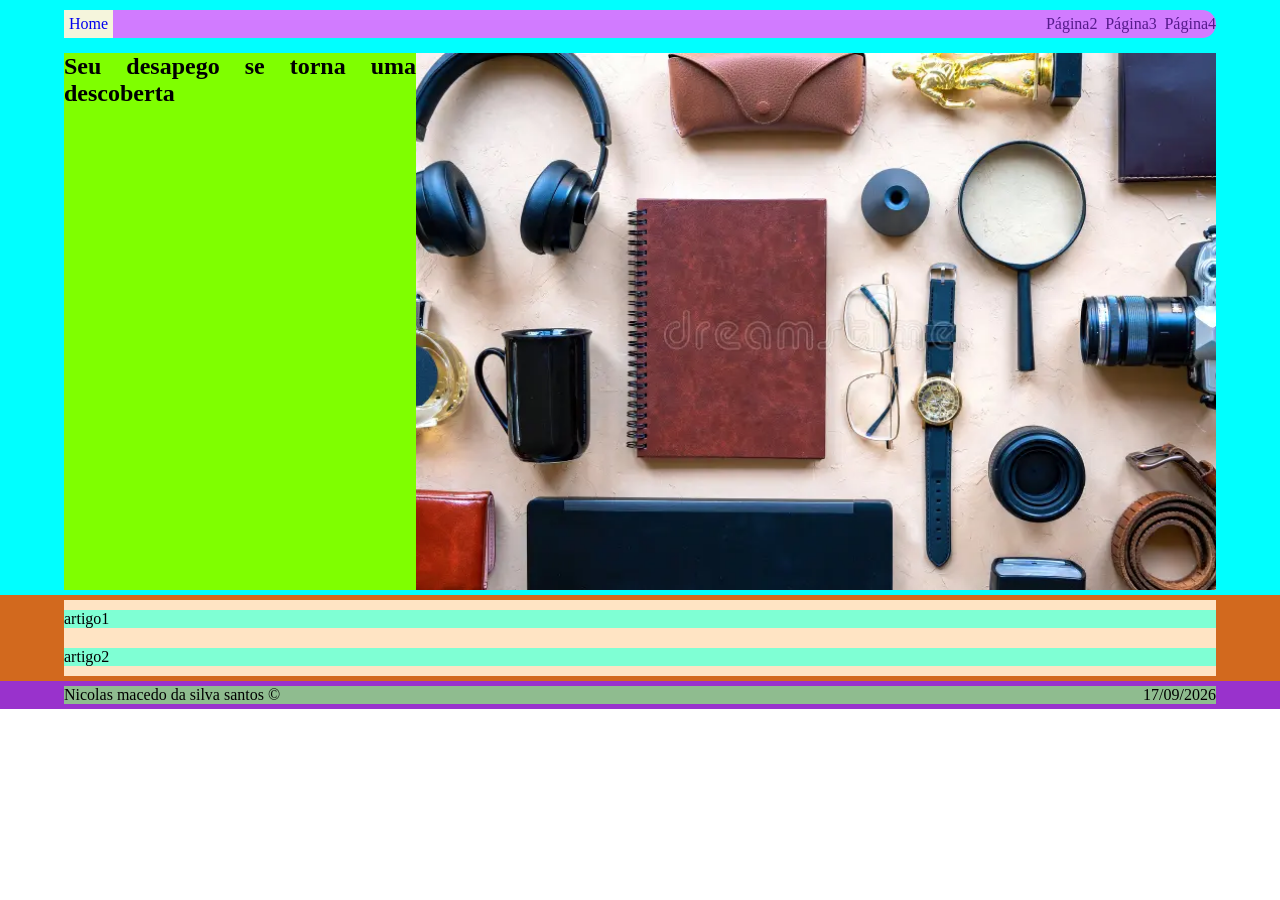
==== index.html @ d11d84ba "Criação da estrutura inicial e layout da landing page" ====
<!DOCTYPE html>

<html lang="pt-br">
<head>
    <meta charset="UTF-8">
    <meta name="viewport" content="width=device-width, initial-scale=1.0">
    <link rel="stylesheet" href="style.css">
    <title>Document</title>
</head>

<body>
    <header>

        <nav>

            <div class="logo">
            <a href="index.html">Home</a>
            </div>
            <div class="nav-links">
               <a href="">Página2</a> 
                <a href="">Página3</a>
                <a href="">Página4</a>
            </div>

        </nav>

    <section class="destaque">

        <div class="txt-header">
            <h1 class="desapego">Seu desapego se torna uma descoberta</h1>
        </div>
        
        <div class="img-header">
            <img src="objects.webp" alt="" class="objetos">
        </div>

    </section>

    </header>
    
    <main>

        <section>

            <article>artigo1</article>
            
            <article>artigo2</article>

        </section>
    </main>

    <footer>
        <section>
            <p>Nicolas macedo da silva santos &copy;</p>
            <p>17/09/2026</p>
        </section>
        
    </footer>

</body>
</html>
---- style.css ----
*{
    margin: 0px;
    border: 0px;
    padding: 0px;
}

header{
    display: flex;
    flex-direction: column;
    width: 100%;
    height: 100%;
    background-color: aqua;
    margin: 0 auto;
}

nav{
    background-color: rgb(209, 123, 255);
    display: flex;
    align-items: center; /*alinhamento vertical*/
    justify-content: space-between;
    flex-wrap: wrap;
    border-radius: 20px;
    margin: 10px 5%;
}

.logo{
background-color: beige;
padding: 5px;
}

.nav-links a{
text-decoration: none;
}

.logo a{
margin: 0px;
text-decoration:none
}

.nav-links{
display: flex;
justify-content: end;
gap: 5%;
}

.destaque{
    background-color: #4343f9;
    display: flex;
    flex-direction: row;
    justify-content: space-between;
    flex-wrap: wrap;
    margin: 5px 5%;
    min-height: 500px;
}

.txt-header{
    background-color: chartreuse;
    flex: 1 1 0;
    min-width: 160px;
    max-width: 525px;
    text-align: justify;
}

.img-header{
    background-color: chartreuse;
    min-height: 300px;
    flex: 1px 1px 300px;
}

.objetos{
    width: 100%;
    height: 100%;
    object-fit: cover;
}

main{
    display: flex;
    flex-direction: column;
    background-color: chocolate;
    margin: 0px;
    padding: 5px 5%;
}

main section {
    display: flex;
    flex-direction: column;
    background-color: bisque;
}

main article {
    background-color: aquamarine;
    margin: 10px 0;
}

footer{
    display: flex;
    flex-direction: column;
    background-color: darkorchid;
    padding: 5px 5%;
}

footer section{
    display: flex;
    flex-direction: row;
    justify-content: space-between;
    background-color: darkseagreen;
}
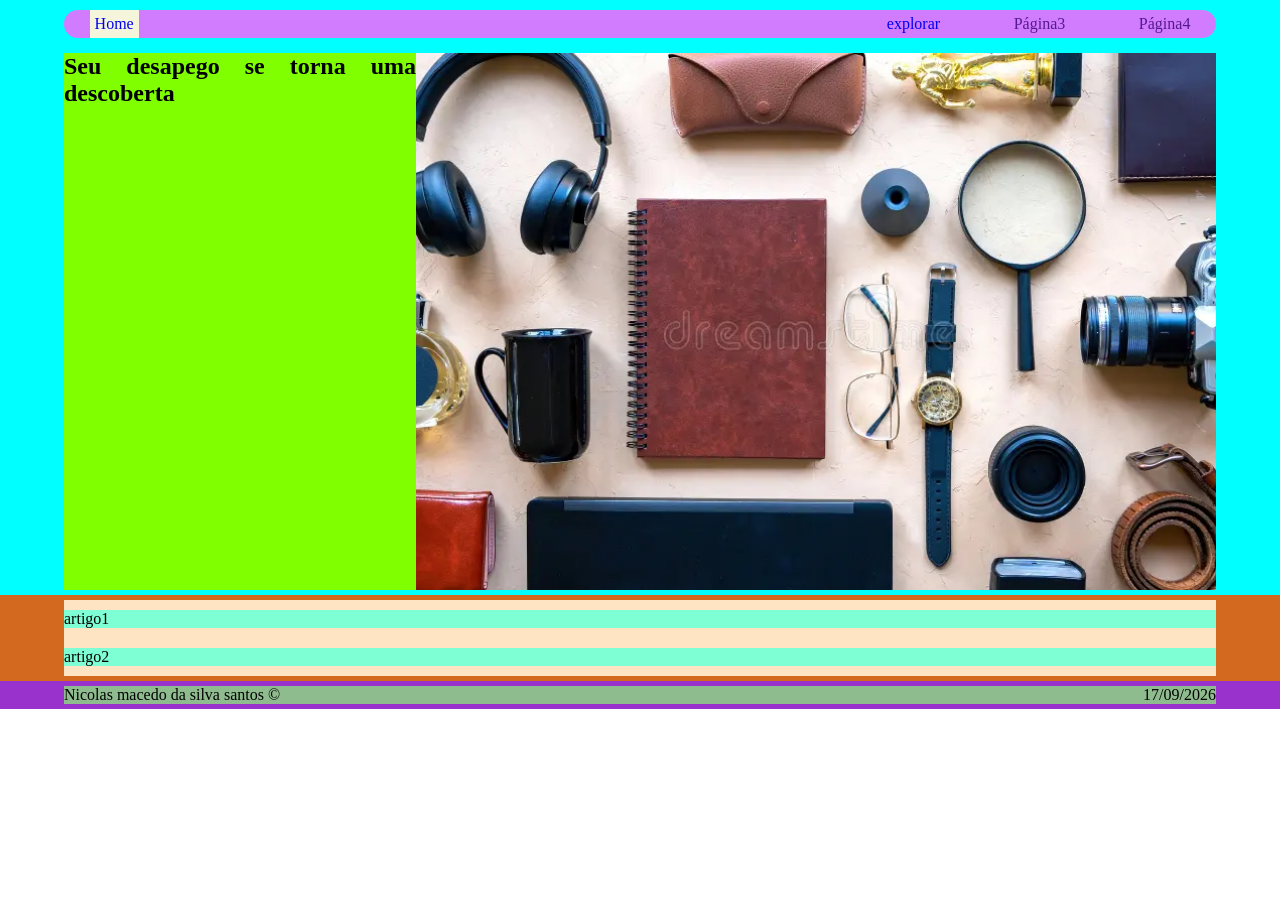
==== commit 698b0a74: "Atualização na barra de navegação e correção de classes" ====
--- a/index.html
+++ b/index.html
@@ -17,14 +17,14 @@
             <a href="index.html">Home</a>
             </div>
             <div class="nav-links">
-               <a href="">Página2</a> 
+               <a href="explorar.html">explorar</a> 
                 <a href="">Página3</a>
                 <a href="">Página4</a>
             </div>
 
         </nav>
 
-    <section class="destaque">
+    <section class="headerLP-section">
 
         <div class="txt-header">
             <h1 class="desapego">Seu desapego se torna uma descoberta</h1>
@@ -40,7 +40,7 @@
     
     <main>
 
-        <section>
+        <section class="mainLP-section">
 
             <article>artigo1</article>
             
@@ -58,4 +58,4 @@
     </footer>
 
 </body>
-</html>+</html>
--- a/style.css
+++ b/style.css
@@ -3,6 +3,10 @@
     border: 0px;
     padding: 0px;
 }
+
+/*--HEADER--*/
+
+/*-Default-*/
 
 header{
     display: flex;
@@ -13,6 +17,8 @@
     margin: 0 auto;
 }
 
+
+/*barra de navegação*/
 nav{
     background-color: rgb(209, 123, 255);
     display: flex;
@@ -21,15 +27,13 @@
     flex-wrap: wrap;
     border-radius: 20px;
     margin: 10px 5%;
+    padding: 0% 2%;
 }
 
+/*div com a logo do site (link para a LP na barra de navegação*/
 .logo{
 background-color: beige;
 padding: 5px;
-}
-
-.nav-links a{
-text-decoration: none;
 }
 
 .logo a{
@@ -37,22 +41,32 @@
 text-decoration:none
 }
 
+/*div com os links da barra de navegação*/
 .nav-links{
 display: flex;
+flex-direction: row;
 justify-content: end;
-gap: 5%;
+gap: 7%;
+flex: 1;
 }
 
-.destaque{
+.nav-links a{
+text-decoration: none;
+}
+
+/*-Landing Page-*/
+
+/*section com os elementos do header que ficam fora da barra nav (Landing Page)*/
+.headerLP-section{
     background-color: #4343f9;
     display: flex;
     flex-direction: row;
     justify-content: space-between;
     flex-wrap: wrap;
     margin: 5px 5%;
-    min-height: 500px;
 }
 
+/*div que contém o heading*/
 .txt-header{
     background-color: chartreuse;
     flex: 1 1 0;
@@ -61,17 +75,38 @@
     text-align: justify;
 }
 
+/*div que contém a imagem do header*/
 .img-header{
     background-color: chartreuse;
     min-height: 300px;
     flex: 1px 1px 300px;
 }
 
-.objetos{
+.img-header img{
     width: 100%;
     height: 100%;
     object-fit: cover;
 }
+
+/*-Explorar-*/
+
+/*section com os elementos do header que ficam fora da barra nav (página explorar)*/
+.headerEXP-section{
+    background-color: #4343f9;
+    display: flex;
+    flex-direction: row;
+    justify-content: center;
+    margin: 5px 5%;
+}
+
+/*div que contém a barra de pesquisa (tag input)*/
+.pesquisa{
+    background-color: chartreuse;
+}
+
+/*--MAIN--*/
+
+/*-Default-*/
 
 main{
     display: flex;
@@ -81,16 +116,42 @@
     padding: 5px 5%;
 }
 
-main section {
-    display: flex;
-    flex-direction: column;
-    background-color: bisque;
+main div{
+    background-color: chartreuse ;
 }
 
 main article {
     background-color: aquamarine;
     margin: 10px 0;
 }
+
+/*-Landing Page-*/
+
+.mainLP-section {
+    display: flex;
+    flex-direction: column;
+    background-color: bisque;
+}
+
+/*-Explorar-*/
+
+.mainEXP-section {
+    background-color: bisque;
+    display: flex;
+    flex-direction: row;
+    flex-wrap: wrap;
+    justify-content: space-between;
+    row-gap: 10px;
+}
+
+.produto {
+max-width: 50%;
+padding: 10px;
+}
+
+/*--FOOTER--*/
+
+/*-Default-*/
 
 footer{
     display: flex;
@@ -104,4 +165,4 @@
     flex-direction: row;
     justify-content: space-between;
     background-color: darkseagreen;
-}+}
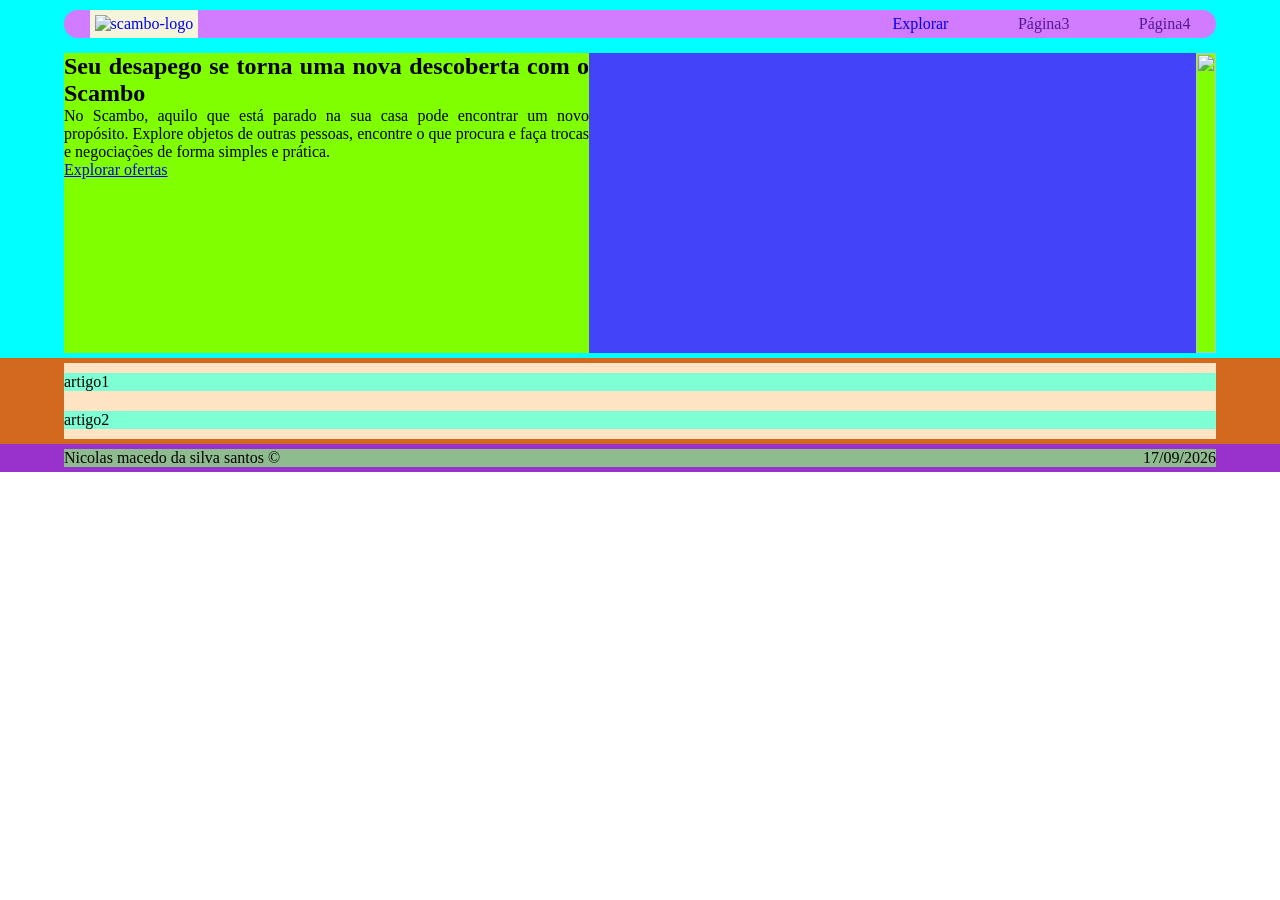
==== commit 4d164b29: "Header finalizado Logotipo e CTA adicionados ao header da Landing Page" ====
--- a/index.html
+++ b/index.html
@@ -14,10 +14,10 @@
         <nav>
 
             <div class="logo">
-            <a href="index.html">Home</a>
+            <a href="index.html"><img src="Scambo.png" alt="scambo-logo"></a>
             </div>
             <div class="nav-links">
-               <a href="explorar.html">explorar</a> 
+               <a href="explorar.html">Explorar</a> 
                 <a href="">Página3</a>
                 <a href="">Página4</a>
             </div>
@@ -27,11 +27,16 @@
     <section class="headerLP-section">
 
         <div class="txt-header">
-            <h1 class="desapego">Seu desapego se torna uma descoberta</h1>
+            <h1 class="desapego">Seu  desapego se  torna  uma  nova  descoberta  com  o  Scambo</h1>
+
+            <p>No Scambo, aquilo que está parado na sua casa pode encontrar um novo propósito. Explore objetos de outras pessoas, encontre o que procura e faça trocas e negociações de forma simples e prática.</p>
+
+                <a href="explorar.html" class="CTA">Explorar ofertas</a>
+                
         </div>
         
         <div class="img-header">
-            <img src="objects.webp" alt="" class="objetos">
+            <img src="objects.png" alt="" class="objetos">
         </div>
 
     </section>
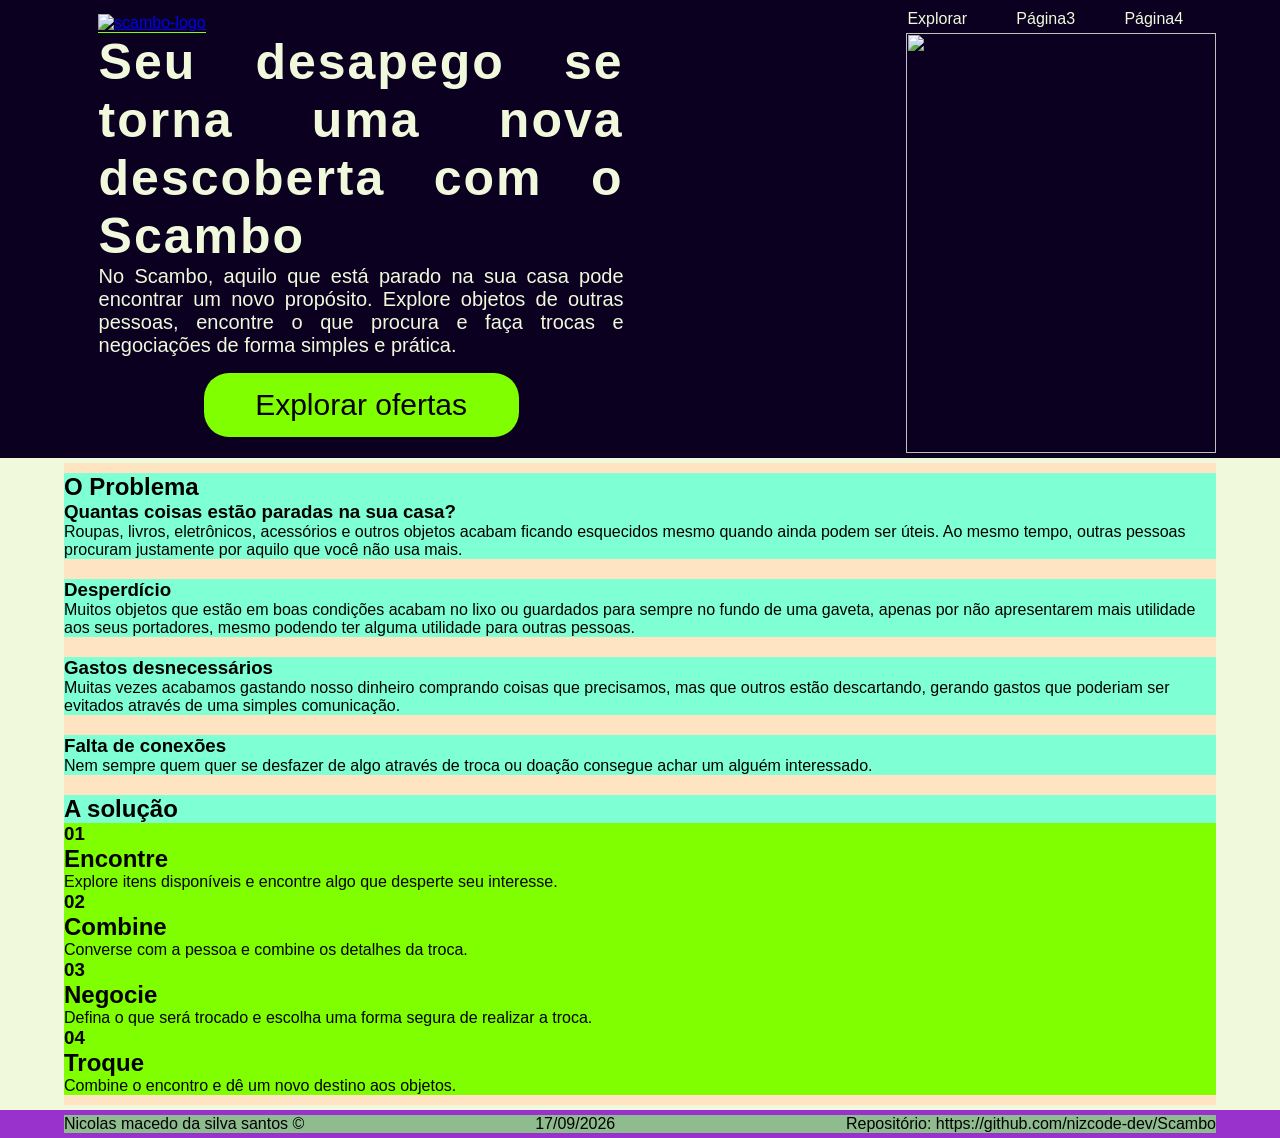
==== commit b3bfefd8: "Landing page finalizada" ====
--- a/index.html
+++ b/index.html
@@ -32,7 +32,7 @@
             <p>No Scambo, aquilo que está parado na sua casa pode encontrar um novo propósito. Explore objetos de outras pessoas, encontre o que procura e faça trocas e negociações de forma simples e prática.</p>
 
                 <a href="explorar.html" class="CTA">Explorar ofertas</a>
-                
+
         </div>
         
         <div class="img-header">
@@ -47,17 +47,75 @@
 
         <section class="mainLP-section">
 
-            <article>artigo1</article>
-            
-            <article>artigo2</article>
+            <article class="mainLP-article">
+                <h2>O Problema</h2>
+
+                <h3>Quantas coisas estão paradas na sua casa?</h3>
+
+                <p>Roupas, livros, eletrônicos, acessórios e outros objetos acabam ficando esquecidos mesmo quando ainda podem ser úteis. Ao mesmo tempo, outras pessoas procuram justamente por aquilo que você não usa mais.</p>
+            </article>
+
+            <article class="mainLP-article">
+                <h3>Desperdício</h3>
+                <p>Muitos objetos que estão em boas condições acabam no lixo ou guardados para sempre no fundo de uma gaveta, apenas por não apresentarem mais utilidade aos seus portadores, mesmo podendo ter alguma utilidade para outras pessoas. </p>
+            </article>
+
+            <article class="mainLP-article">
+                <h3>Gastos desnecessários</h3>
+                <p>Muitas vezes acabamos gastando nosso dinheiro comprando coisas que precisamos, mas que outros estão descartando, gerando gastos que poderiam ser evitados através de uma simples comunicação.  </p>
+            </article>
+
+            <article class="mainLP-article">
+                <h3>Falta de conexões</h3>
+                <p>Nem sempre quem quer se desfazer de algo através de troca ou doação consegue achar um alguém interessado.</p>
+            </article>
+
+            <article class="mainLP-article">
+
+                <h2>A solução</h2>
+
+                <div class="cards-container">
+
+                    <div class="cardsv">
+                        <h1>01</h1>
+                        <h2>Encontre</h2>
+                        <p>Explore itens disponíveis e encontre algo que desperte seu interesse.</p>
+                    </div>
+
+                    <div class="cardsr">
+                        <h1>02</h1>
+                        <h2>Combine</h2>
+                        <p>Converse com a pessoa e combine os detalhes da troca.</p>
+
+                    </div>
+
+                    <div class="cardsv">
+                        <h1>03</h1>
+                        <h2>Negocie</h2>
+                        <p>Defina o que será trocado e escolha uma forma segura de realizar a troca.</p>
+                    </div>
+
+                    <div class="cardsr">
+                        <h1>04</h1>
+                        <h2>Troque</h2>
+                        <p>Combine o encontro e dê um novo destino aos objetos.</p>
+                    </div>
+
+                    </div>
+
+
+                </div>
+            </article>
 
         </section>
+
     </main>
 
     <footer>
         <section>
             <p>Nicolas macedo da silva santos &copy;</p>
             <p>17/09/2026</p>
+            <p>Repositório: https://github.com/nizcode-dev/Scambo</p>
         </section>
         
     </footer>
--- a/style.css
+++ b/style.css
@@ -2,6 +2,7 @@
     margin: 0px;
     border: 0px;
     padding: 0px;
+    font-family: Arial, Helvetica, sans-serif;
 }
 
 /*--HEADER--*/
@@ -11,74 +12,125 @@
 header{
     display: flex;
     flex-direction: column;
-    width: 100%;
-    height: 100%;
-    background-color: aqua;
-    margin: 0 auto;
+    background-color: #0C0020;
+    margin: 0;
+    padding: 5px 5%;
 }
 
 
 /*barra de navegação*/
 nav{
-    background-color: rgb(209, 123, 255);
     display: flex;
     align-items: center; /*alinhamento vertical*/
     justify-content: space-between;
     flex-wrap: wrap;
-    border-radius: 20px;
-    margin: 10px 5%;
-    padding: 0% 2%;
+    padding: 0px 2% ;
 }
 
 /*div com a logo do site (link para a LP na barra de navegação*/
 .logo{
-background-color: beige;
-padding: 5px;
-}
-
-.logo a{
-margin: 0px;
-text-decoration:none
+    display: flex;
+    padding: 8px 0 0 0;
+    margin-left: 1%;
+    border-bottom: 1px solid #7fff00;
+}
+
+.logo img{
+    height: 55px;
+}
+
+.logo:hover {
+    transition: 0.5s;
+    transform: scale(1.03);
 }
 
 /*div com os links da barra de navegação*/
 .nav-links{
-display: flex;
-flex-direction: row;
-justify-content: end;
-gap: 7%;
-flex: 1;
+    display: flex;
+    flex-direction: row;
+    justify-content: end;
+    gap: 3%;
+    flex: 1;
 }
 
 .nav-links a{
-text-decoration: none;
+    text-decoration: none;
+    padding: 5px 1%;
+    border-radius: 100px;
+    color: #F1F9DD;
+}
+
+.nav-links a:hover {
+    background-color: #7fff00;
+    color: #0C0020;
+    transition: 0.5s;
+    transform: scale(1.01);
 }
 
 /*-Landing Page-*/
 
 /*section com os elementos do header que ficam fora da barra nav (Landing Page)*/
 .headerLP-section{
-    background-color: #4343f9;
     display: flex;
     flex-direction: row;
     justify-content: space-between;
     flex-wrap: wrap;
-    margin: 5px 5%;
+    margin-bottom: 0px;
 }
 
 /*div que contém o heading*/
 .txt-header{
-    background-color: chartreuse;
     flex: 1 1 0;
+    display: flex;
+    flex-direction: column;
     min-width: 160px;
     max-width: 525px;
     text-align: justify;
+    justify-content: space-evenly;
+    padding: 0 3%;
+}
+
+.txt-header h1{
+    color: #F1F9DD;
+    font-size: 50px;
+    font-family: Arial, Helvetica, sans-serif;
+    letter-spacing: 2px;
+}
+
+.txt-header p{
+    color: #F1F9DD;
+    font-size: 20px;
+    font-weight: 100;
+}
+
+.CTA{
+    text-decoration: none;
+    font-size: 30px;
+    padding: 15px 5%;
+    background-color: #7fff00;
+    border-radius: 25px;
+    color: #000000;
+    text-align: center;
+    margin: 3% 20%;
+    min-width: 235px;
+    
+}
+
+.CTA:hover {
+    transition: 0.5s;
+    transform: scale(1.05);
+    background-color: #c3ff87;
 }
 
 /*div que contém a imagem do header*/
 .img-header{
-    background-color: chartreuse;
+    display: flex;
+    flex-direction: column;
+    justify-content: center;
+    align-items: center;
     min-height: 300px;
+    max-width: 50%;
+    min-width: 310px;
     flex: 1px 1px 300px;
 }
 
@@ -101,7 +153,7 @@
 
 /*div que contém a barra de pesquisa (tag input)*/
 .pesquisa{
-    background-color: chartreuse;
+    background-color: #7fff00;
 }
 
 /*--MAIN--*/
@@ -111,7 +163,7 @@
 main{
     display: flex;
     flex-direction: column;
-    background-color: chocolate;
+    background-color: #F1F9DD;
     margin: 0px;
     padding: 5px 5%;
 }
@@ -145,8 +197,8 @@
 }
 
 .produto {
-max-width: 50%;
-padding: 10px;
+    max-width: 50%;
+    padding: 10px;
 }
 
 /*--FOOTER--*/
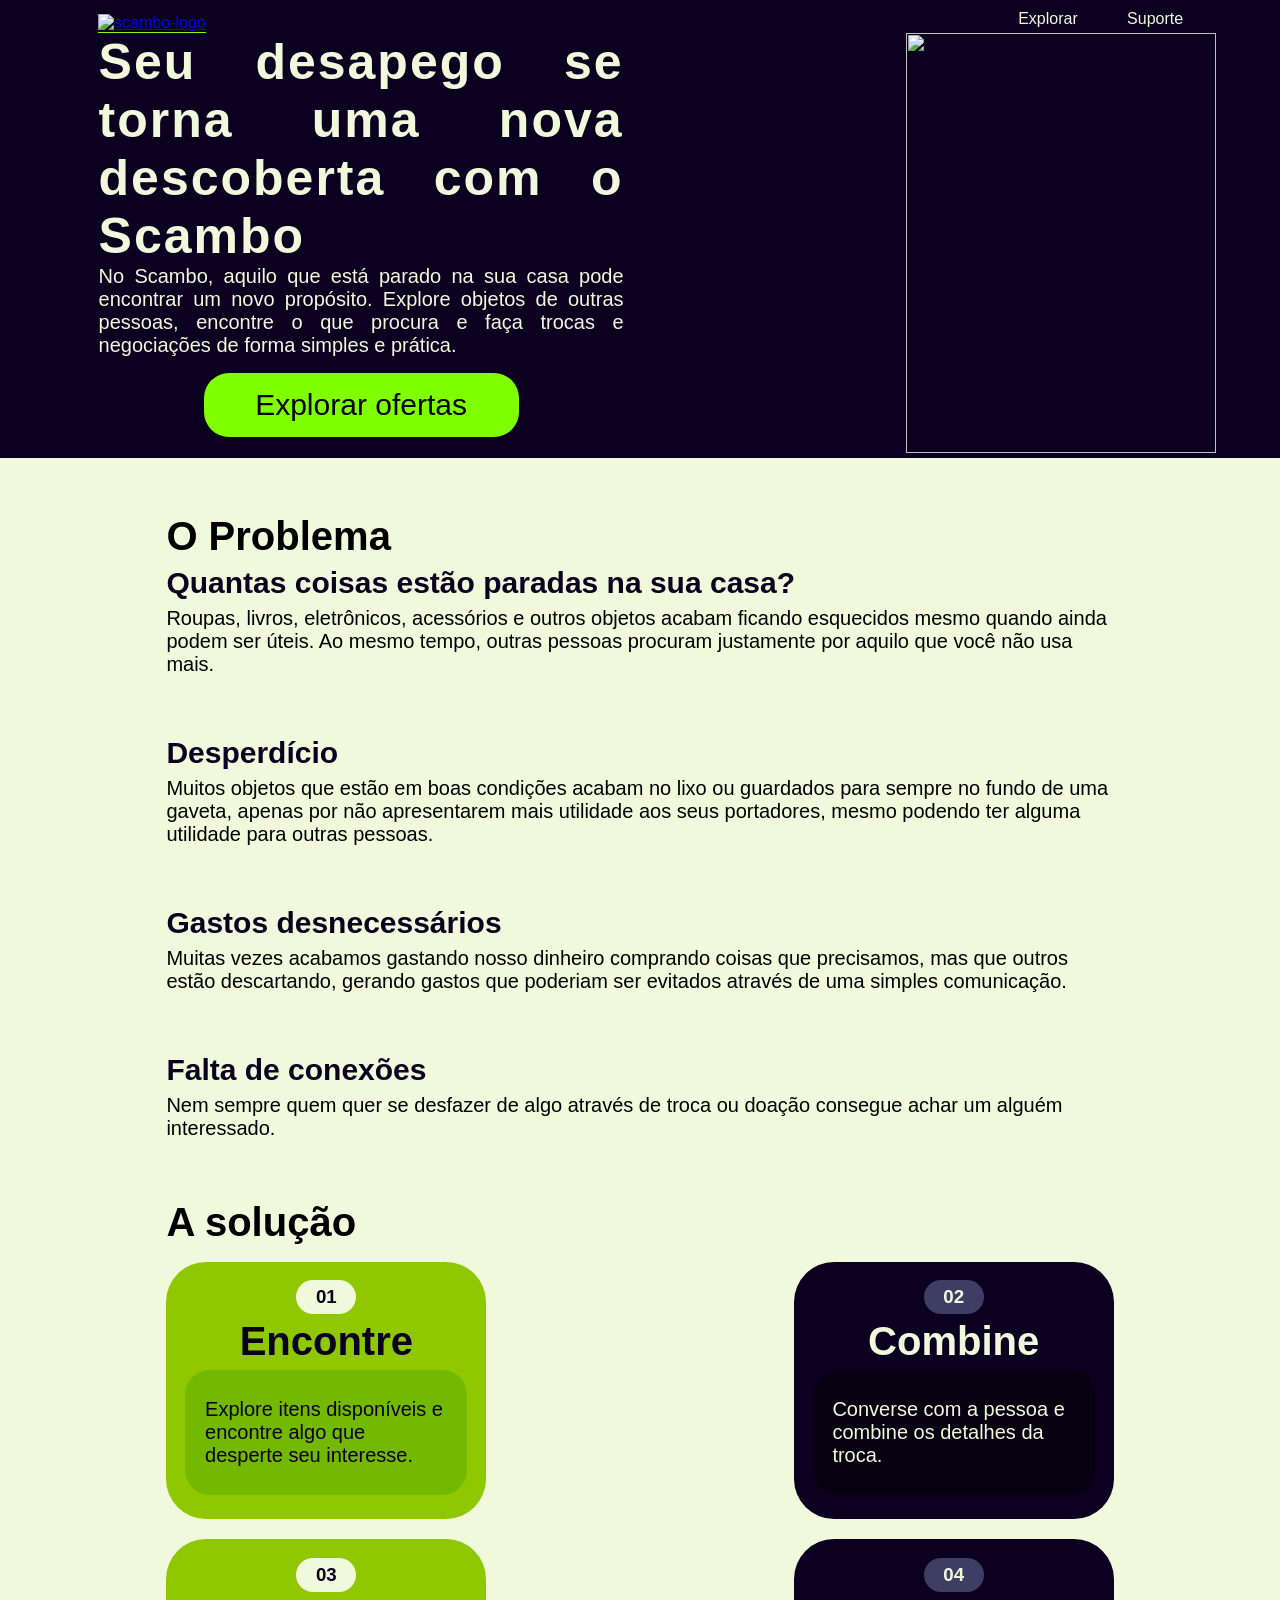
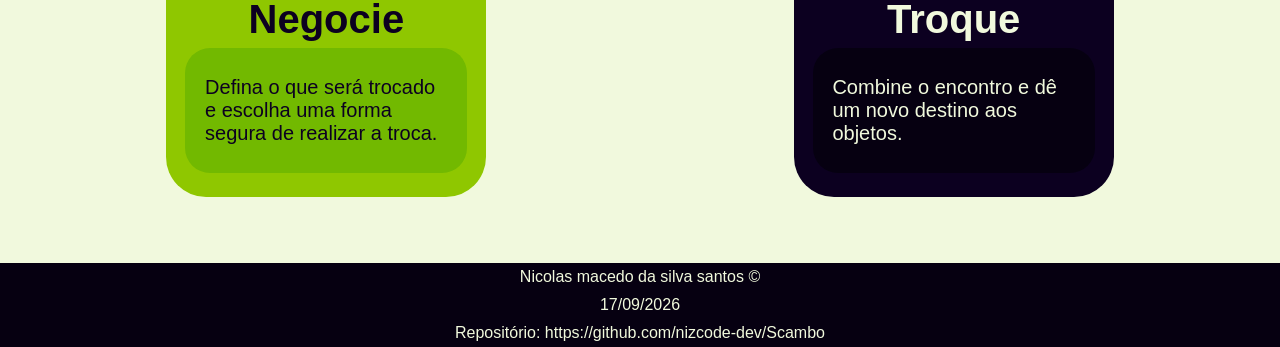
==== commit 43442189: "Corrigir links" ====
--- a/index.html
+++ b/index.html
@@ -18,8 +18,7 @@
             </div>
             <div class="nav-links">
                <a href="explorar.html">Explorar</a> 
-                <a href="">Página3</a>
-                <a href="">Página4</a>
+                <a href="suporte.html">Suporte</a>
             </div>
 
         </nav>
--- a/style.css
+++ b/style.css
@@ -144,7 +144,6 @@
 
 /*section com os elementos do header que ficam fora da barra nav (página explorar)*/
 .headerEXP-section{
-    background-color: #4343f9;
     display: flex;
     flex-direction: row;
     justify-content: center;
@@ -153,7 +152,18 @@
 
 /*div que contém a barra de pesquisa (tag input)*/
 .pesquisa{
-    background-color: #7fff00;
+padding: 7px 0px;
+width: 50%;
+}
+
+.pesquisa input{
+background-color: #F1F9DD;
+color: #0C0020;
+padding: 0% 1%;
+height: 35px;
+width: 100%;
+border-radius: 15px;
+border: 2px solid #72b900;
 }
 
 /*--MAIN--*/
@@ -165,15 +175,10 @@
     flex-direction: column;
     background-color: #F1F9DD;
     margin: 0px;
-    padding: 5px 5%;
-}
-
-main div{
-    background-color: chartreuse ;
+    padding: 46px 13%;
 }
 
 main article {
-    background-color: aquamarine;
     margin: 10px 0;
 }
 
@@ -182,7 +187,108 @@
 .mainLP-section {
     display: flex;
     flex-direction: column;
-    background-color: bisque;
+    gap: 40px;
+}
+
+.mainLP-article {
+    display: flex;
+    flex-direction: column;
+    gap: 7px;
+}
+
+.mainLP-article h2{
+    font-size: 40px;
+}
+
+.mainLP-article h3{
+    font-size: 30px;
+    color: #0C0020;
+}
+.mainLP-article p{
+    font-size: 20px;
+}
+
+.cards-container {
+    display: flex;
+    flex-direction: row;
+    row-gap: 20px;
+    justify-content: space-between;
+    flex-wrap: wrap;
+    padding: 10px 0;
+}
+
+.cardsv{
+    display: flex;
+    flex-direction: column;
+    align-items: center;
+    background-color: #8FC700;
+    width: 20%;
+    height: 220px;
+    padding: 2%;
+    border-radius: 40px;
+    min-width: 282px;
+}
+
+.cardsv h1{
+    color: #0C0020;
+    background-color: #F1F9DD;
+    padding: 2% 7%;
+    border-radius: 20px;
+}
+
+.cardsv h2{
+    color: #0C0020;
+    padding: 2% 7%;
+}
+
+.cardsv p{
+    background-color: #72b900;
+    color: #0C0020;
+    padding: 10% 7%;
+    border-radius: 25px;
+    max-height: 312px;
+}
+
+.cardsv:hover{
+    transition: 0.5s;
+    transform: scale(1.05);
+}
+
+.cardsr{
+    display: flex;
+    flex-direction: column;
+    align-items: center;
+    background-color: #0C0020;
+    width: 20%;
+    height: 220px;
+    padding: 2%;
+    border-radius: 40px;
+    min-width: 282px;
+}
+
+.cardsr h1{
+    color: #F1F9DD;
+    background-color: #3e3e64;
+    padding: 2% 7%;
+    border-radius: 20px;
+}
+
+.cardsr h2{
+    color: #F1F9DD;
+    padding: 2% 7%;
+}
+
+.cardsr p{
+    background-color: #060011;
+    color: #F1F9DD;
+    padding: 10% 7%;
+    border-radius: 25px;
+    max-height: 312px;
+}
+
+.cardsr:hover{
+    transition: 0.5s;
+    transform: scale(1.05);
 }
 
 /*-Explorar-*/
@@ -208,13 +314,14 @@
 footer{
     display: flex;
     flex-direction: column;
-    background-color: darkorchid;
+    background-color: #060011;
     padding: 5px 5%;
 }
 
 footer section{
     display: flex;
-    flex-direction: row;
-    justify-content: space-between;
-    background-color: darkseagreen;
-}
+    flex-direction: column;
+    align-items: center;
+    gap: 10px;
+    color: #F1F9DD;
+}
